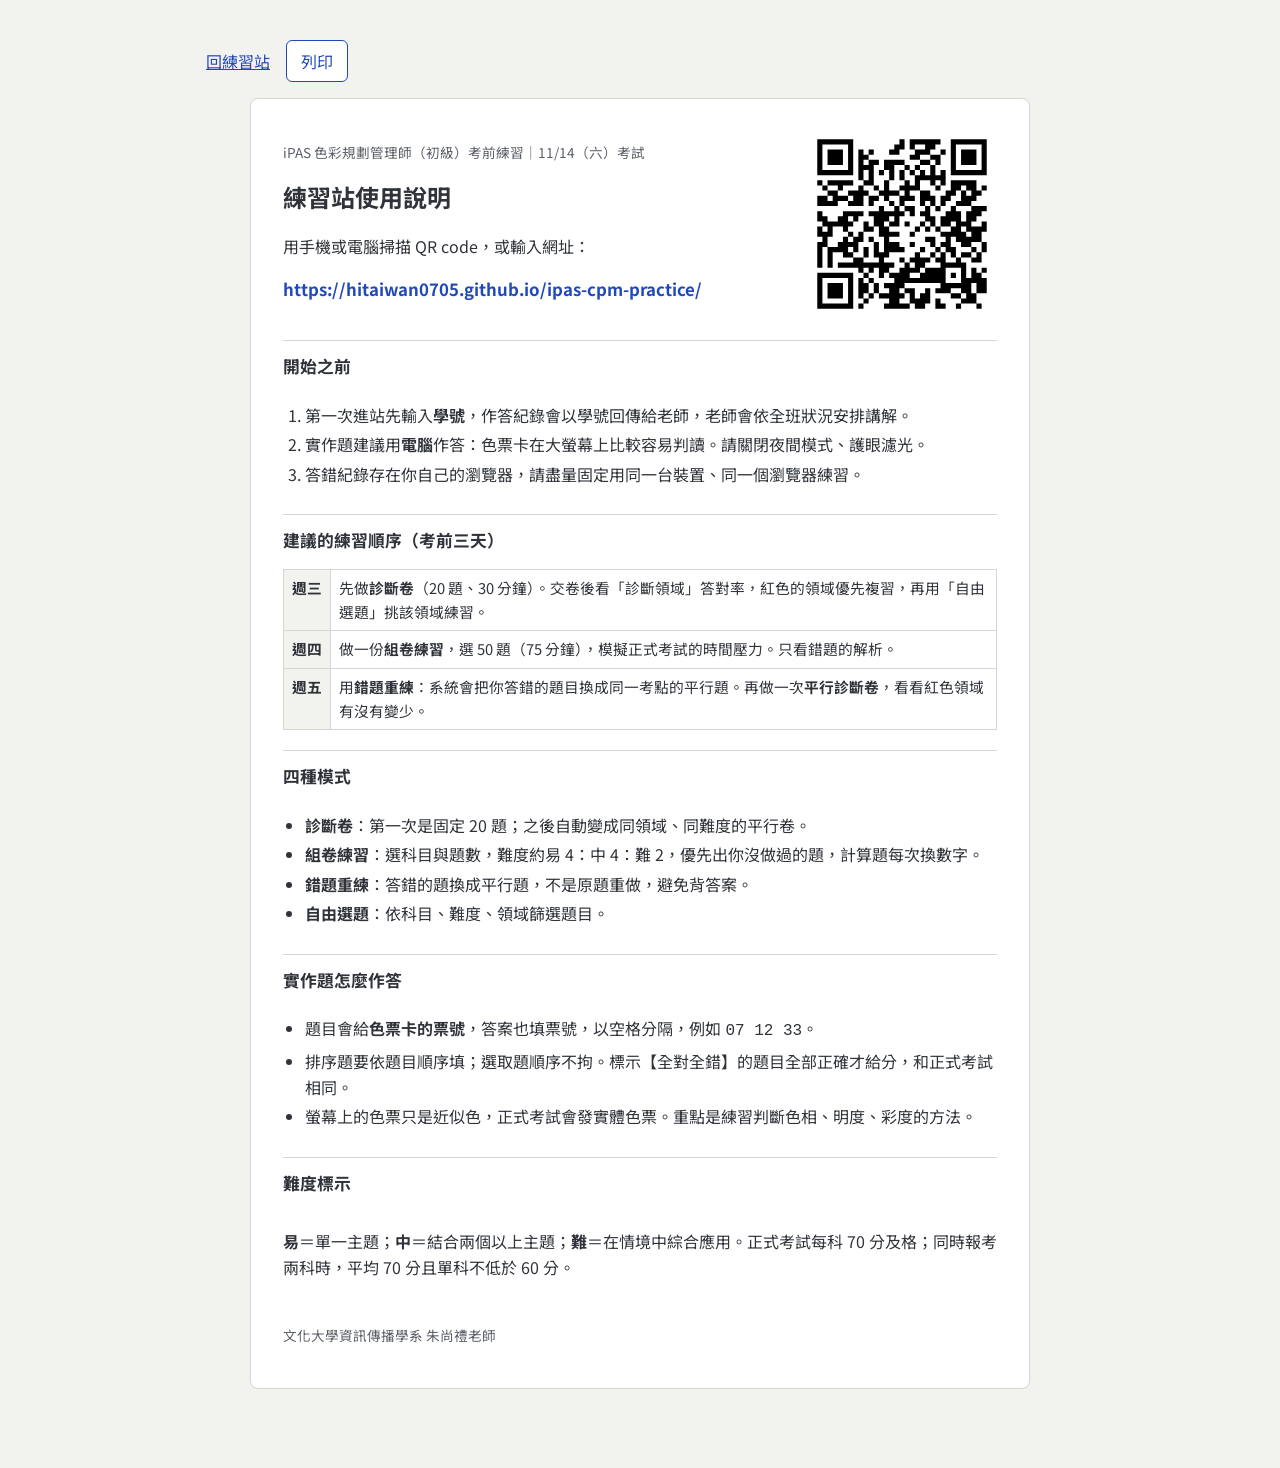
==== guide.html @ 749e223c "新增學生使用說明頁（含 QR code）與首頁入口 Co-Authored-By: Claude Opus 5.5 <noreply@anthropic.com> Claude-Session: ht" ====
<!DOCTYPE html>
<html lang="zh-Hant">
<head>
<meta charset="utf-8">
<meta name="viewport" content="width=device-width, initial-scale=1">
<title>練習站使用說明｜iPAS 色彩規劃管理師</title>
<link href="https://fonts.googleapis.com/css2?family=Noto+Sans+TC:wght@400;700&display=swap" rel="stylesheet">
<link rel="stylesheet" href="style.css">
<style>
  .sheet{max-width:780px;margin:0 auto;background:var(--card);border:1px solid var(--rule);border-radius:8px;padding:28px 32px;display:grid;gap:14px}
  .top{display:grid;grid-template-columns:1fr 190px;gap:24px;align-items:center}
  .qr svg{width:190px;height:190px;display:block}
  .url{font-weight:700;color:var(--accent);word-break:break-all;font-size:1.05rem}
  h1{font-size:1.5rem;margin:0;text-wrap:balance}
  h2{font-size:1.05rem;margin:6px 0 0;border-top:1px solid var(--rule);padding-top:12px}
  ol,ul{margin:4px 0;padding-left:1.4em} li{margin:3px 0}
  table{border-collapse:collapse;width:100%;font-size:.92rem}
  th,td{border:1px solid var(--rule);padding:6px 8px;text-align:left;vertical-align:top}
  th{background:var(--paper);white-space:nowrap}
  @media (max-width:560px){.top{grid-template-columns:1fr} .qr svg{width:160px;height:160px}}
  @media print{body{background:#fff} .wrap{padding:0} .sheet{border:0;padding:0} @page{size:A4;margin:14mm}}
</style>
</head>
<body>
<div class="wrap">
<p class="noprint"><a href="index.html">回練習站</a>　<button class="btn" type="button" onclick="window.print()">列印</button></p>
<article class="sheet">
  <div class="top">
    <div>
      <p class="meta">iPAS 色彩規劃管理師（初級）考前練習｜11/14（六）考試</p>
      <h1>練習站使用說明</h1>
      <p>用手機或電腦掃描 QR code，或輸入網址：</p>
      <p class="url">https://hitaiwan0705.github.io/ipas-cpm-practice/</p>
    </div>
    <div class="qr" aria-label="練習站網址 QR code"><svg width="37mm" height="37mm" version="1.1" viewBox="0 0 37 37" xmlns="http://www.w3.org/2000/svg"><path d="M2,2H3V3H2zM3,2H4V3H3zM4,2H5V3H4zM5,2H6V3H5zM6,2H7V3H6zM7,2H8V3H7zM8,2H9V3H8zM18,2H19V3H18zM20,2H21V3H20zM21,2H22V3H21zM22,2H23V3H22zM23,2H24V3H23zM24,2H25V3H24zM25,2H26V3H25zM28,2H29V3H28zM29,2H30V3H29zM30,2H31V3H30zM31,2H32V3H31zM32,2H33V3H32zM33,2H34V3H33zM34,2H35V3H34zM2,3H3V4H2zM8,3H9V4H8zM17,3H18V4H17zM18,3H19V4H18zM20,3H21V4H20zM23,3H24V4H23zM24,3H25V4H24zM28,3H29V4H28zM34,3H35V4H34zM2,4H3V5H2zM4,4H5V5H4zM5,4H6V5H5zM6,4H7V5H6zM8,4H9V5H8zM10,4H11V5H10zM12,4H13V5H12zM16,4H17V5H16zM17,4H18V5H17zM21,4H22V5H21zM22,4H23V5H22zM23,4H24V5H23zM26,4H27V5H26zM28,4H29V5H28zM30,4H31V5H30zM31,4H32V5H31zM32,4H33V5H32zM34,4H35V5H34zM2,5H3V6H2zM4,5H5V6H4zM5,5H6V6H5zM6,5H7V6H6zM8,5H9V6H8zM10,5H11V6H10zM11,5H12V6H11zM20,5H21V6H20zM21,5H22V6H21zM24,5H25V6H24zM25,5H26V6H25zM28,5H29V6H28zM30,5H31V6H30zM31,5H32V6H31zM32,5H33V6H32zM34,5H35V6H34zM2,6H3V7H2zM4,6H5V7H4zM5,6H6V7H5zM6,6H7V7H6zM8,6H9V7H8zM10,6H11V7H10zM12,6H13V7H12zM13,6H14V7H13zM15,6H16V7H15zM16,6H17V7H16zM17,6H18V7H17zM18,6H19V7H18zM22,6H23V7H22zM23,6H24V7H23zM25,6H26V7H25zM28,6H29V7H28zM30,6H31V7H30zM31,6H32V7H31zM32,6H33V7H32zM34,6H35V7H34zM2,7H3V8H2zM8,7H9V8H8zM10,7H11V8H10zM11,7H12V8H11zM12,7H13V8H12zM15,7H16V8H15zM16,7H17V8H16zM19,7H20V8H19zM21,7H22V8H21zM24,7H25V8H24zM28,7H29V8H28zM34,7H35V8H34zM2,8H3V9H2zM3,8H4V9H3zM4,8H5V9H4zM5,8H6V9H5zM6,8H7V9H6zM7,8H8V9H7zM8,8H9V9H8zM10,8H11V9H10zM12,8H13V9H12zM14,8H15V9H14zM16,8H17V9H16zM18,8H19V9H18zM20,8H21V9H20zM22,8H23V9H22zM24,8H25V9H24zM26,8H27V9H26zM28,8H29V9H28zM29,8H30V9H29zM30,8H31V9H30zM31,8H32V9H31zM32,8H33V9H32zM33,8H34V9H33zM34,8H35V9H34zM10,9H11V10H10zM12,9H13V10H12zM16,9H17V10H16zM18,9H19V10H18zM21,9H22V10H21zM22,9H23V10H22zM23,9H24V10H23zM24,9H25V10H24zM25,9H26V10H25zM26,9H27V10H26zM2,10H3V11H2zM4,10H5V11H4zM5,10H6V11H5zM6,10H7V11H6zM7,10H8V11H7zM8,10H9V11H8zM11,10H12V11H11zM12,10H13V11H12zM15,10H16V11H15zM19,10H20V11H19zM21,10H22V11H21zM24,10H25V11H24zM26,10H27V11H26zM28,10H29V11H28zM29,10H30V11H29zM30,10H31V11H30zM31,10H32V11H31zM32,10H33V11H32zM3,11H4V12H3zM6,11H7V12H6zM10,11H11V12H10zM13,11H14V12H13zM15,11H16V12H15zM18,11H19V12H18zM19,11H20V12H19zM20,11H21V12H20zM21,11H22V12H21zM25,11H26V12H25zM28,11H29V12H28zM29,11H30V12H29zM31,11H32V12H31zM32,11H33V12H32zM34,11H35V12H34zM4,12H5V13H4zM5,12H6V13H5zM8,12H9V13H8zM9,12H10V13H9zM10,12H11V13H10zM11,12H12V13H11zM14,12H15V13H14zM15,12H16V13H15zM16,12H17V13H16zM17,12H18V13H17zM19,12H20V13H19zM22,12H23V13H22zM23,12H24V13H23zM27,12H28V13H27zM28,12H29V13H28zM30,12H31V13H30zM32,12H33V13H32zM33,12H34V13H33zM2,13H3V14H2zM3,13H4V14H3zM5,13H6V14H5zM6,13H7V14H6zM7,13H8V14H7zM9,13H10V14H9zM10,13H11V14H10zM12,13H13V14H12zM13,13H14V14H13zM15,13H16V14H15zM18,13H19V14H18zM19,13H20V14H19zM20,13H21V14H20zM22,13H23V14H22zM23,13H24V14H23zM24,13H25V14H24zM26,13H27V14H26zM27,13H28V14H27zM30,13H31V14H30zM31,13H32V14H31zM32,13H33V14H32zM2,14H3V15H2zM3,14H4V15H3zM4,14H5V15H4zM5,14H6V15H5zM8,14H9V15H8zM9,14H10V15H9zM10,14H11V15H10zM12,14H13V15H12zM16,14H17V15H16zM18,14H19V15H18zM22,14H23V15H22zM24,14H25V15H24zM26,14H27V15H26zM29,14H30V15H29zM30,14H31V15H30zM31,14H32V15H31zM14,15H15V16H14zM17,15H18V16H17zM19,15H20V16H19zM20,15H21V16H20zM23,15H24V16H23zM25,15H26V16H25zM28,15H29V16H28zM32,15H33V16H32zM33,15H34V16H33zM34,15H35V16H34zM2,16H3V17H2zM7,16H8V17H7zM8,16H9V17H8zM9,16H10V17H9zM10,16H11V17H10zM12,16H13V17H12zM13,16H14V17H13zM14,16H15V17H14zM15,16H16V17H15zM16,16H17V17H16zM17,16H18V17H17zM18,16H19V17H18zM20,16H21V17H20zM22,16H23V17H22zM23,16H24V17H23zM27,16H28V17H27zM28,16H29V17H28zM29,16H30V17H29zM31,16H32V17H31zM32,16H33V17H32zM33,16H34V17H33zM2,17H3V18H2zM3,17H4V18H3zM6,17H7V18H6zM7,17H8V18H7zM9,17H10V18H9zM13,17H14V18H13zM14,17H15V18H14zM15,17H16V18H15zM17,17H18V18H17zM23,17H24V18H23zM24,17H25V18H24zM26,17H27V18H26zM27,17H28V18H27zM28,17H29V18H28zM29,17H30V18H29zM31,17H32V18H31zM32,17H33V18H32zM3,18H4V19H3zM4,18H5V19H4zM5,18H6V19H5zM6,18H7V19H6zM7,18H8V19H7zM8,18H9V19H8zM11,18H12V19H11zM13,18H14V19H13zM14,18H15V19H14zM16,18H17V19H16zM17,18H18V19H17zM19,18H20V19H19zM22,18H23V19H22zM24,18H25V19H24zM26,18H27V19H26zM27,18H28V19H27zM29,18H30V19H29zM30,18H31V19H30zM31,18H32V19H31zM34,18H35V19H34zM2,19H3V20H2zM4,19H5V20H4zM7,19H8V20H7zM11,19H12V20H11zM12,19H13V20H12zM14,19H15V20H14zM15,19H16V20H15zM21,19H22V20H21zM23,19H24V20H23zM25,19H26V20H25zM28,19H29V20H28zM29,19H30V20H29zM31,19H32V20H31zM32,19H33V20H32zM33,19H34V20H33zM34,19H35V20H34zM2,20H3V21H2zM3,20H4V21H3zM4,20H5V21H4zM8,20H9V21H8zM10,20H11V21H10zM14,20H15V21H14zM15,20H16V21H15zM16,20H17V21H16zM17,20H18V21H17zM20,20H21V21H20zM26,20H27V21H26zM27,20H28V21H27zM28,20H29V21H28zM29,20H30V21H29zM30,20H31V21H30zM32,20H33V21H32zM33,20H34V21H33zM3,21H4V22H3zM7,21H8V22H7zM9,21H10V22H9zM10,21H11V22H10zM12,21H13V22H12zM15,21H16V22H15zM23,21H24V22H23zM24,21H25V22H24zM27,21H28V22H27zM29,21H30V22H29zM30,21H31V22H30zM31,21H32V22H31zM32,21H33V22H32zM33,21H34V22H33zM2,22H3V23H2zM3,22H4V23H3zM6,22H7V23H6zM7,22H8V23H7zM8,22H9V23H8zM9,22H10V23H9zM13,22H14V23H13zM15,22H16V23H15zM16,22H17V23H16zM17,22H18V23H17zM20,22H21V23H20zM24,22H25V23H24zM26,22H27V23H26zM27,22H28V23H27zM30,22H31V23H30zM31,22H32V23H31zM34,22H35V23H34zM2,23H3V24H2zM4,23H5V24H4zM5,23H6V24H5zM6,23H7V24H6zM7,23H8V24H7zM9,23H10V24H9zM11,23H12V24H11zM13,23H14V24H13zM15,23H16V24H15zM16,23H17V24H16zM17,23H18V24H17zM18,23H19V24H18zM22,23H23V24H22zM25,23H26V24H25zM27,23H28V24H27zM28,23H29V24H28zM32,23H33V24H32zM34,23H35V24H34zM2,24H3V25H2zM4,24H5V25H4zM7,24H8V25H7zM8,24H9V25H8zM11,24H12V25H11zM13,24H14V25H13zM14,24H15V25H14zM15,24H16V25H15zM21,24H22V25H21zM24,24H25V25H24zM26,24H27V25H26zM28,24H29V25H28zM30,24H31V25H30zM31,24H32V25H31zM33,24H34V25H33zM2,25H3V26H2zM4,25H5V26H4zM9,25H10V26H9zM10,25H11V26H10zM14,25H15V26H14zM18,25H19V26H18zM20,25H21V26H20zM21,25H22V26H21zM22,25H23V26H22zM23,25H24V26H23zM25,25H26V26H25zM26,25H27V26H26zM29,25H30V26H29zM32,25H33V26H32zM33,25H34V26H33zM2,26H3V27H2zM4,26H5V27H4zM6,26H7V27H6zM7,26H8V27H7zM8,26H9V27H8zM9,26H10V27H9zM10,26H11V27H10zM11,26H12V27H11zM12,26H13V27H12zM13,26H14V27H13zM14,26H15V27H14zM15,26H16V27H15zM16,26H17V27H16zM19,26H20V27H19zM21,26H22V27H21zM22,26H23V27H22zM26,26H27V27H26zM27,26H28V27H27zM28,26H29V27H28zM29,26H30V27H29zM30,26H31V27H30zM10,27H11V28H10zM12,27H13V28H12zM14,27H15V28H14zM15,27H16V28H15zM18,27H19V28H18zM19,27H20V28H19zM20,27H21V28H20zM21,27H22V28H21zM23,27H24V28H23zM24,27H25V28H24zM25,27H26V28H25zM26,27H27V28H26zM30,27H31V28H30zM32,27H33V28H32zM34,27H35V28H34zM2,28H3V29H2zM3,28H4V29H3zM4,28H5V29H4zM5,28H6V29H5zM6,28H7V29H6zM7,28H8V29H7zM8,28H9V29H8zM11,28H12V29H11zM14,28H15V29H14zM16,28H17V29H16zM17,28H18V29H17zM18,28H19V29H18zM19,28H20V29H19zM22,28H23V29H22zM23,28H24V29H23zM24,28H25V29H24zM25,28H26V29H25zM26,28H27V29H26zM28,28H29V29H28zM30,28H31V29H30zM32,28H33V29H32zM33,28H34V29H33zM2,29H3V30H2zM8,29H9V30H8zM10,29H11V30H10zM12,29H13V30H12zM17,29H18V30H17zM18,29H19V30H18zM19,29H20V30H19zM20,29H21V30H20zM21,29H22V30H21zM22,29H23V30H22zM23,29H24V30H23zM24,29H25V30H24zM25,29H26V30H25zM26,29H27V30H26zM30,29H31V30H30zM31,29H32V30H31zM32,29H33V30H32zM33,29H34V30H33zM34,29H35V30H34zM2,30H3V31H2zM4,30H5V31H4zM5,30H6V31H5zM6,30H7V31H6zM8,30H9V31H8zM10,30H11V31H10zM11,30H12V31H11zM13,30H14V31H13zM15,30H16V31H15zM16,30H17V31H16zM17,30H18V31H17zM18,30H19V31H18zM26,30H27V31H26zM27,30H28V31H27zM28,30H29V31H28zM29,30H30V31H29zM30,30H31V31H30zM31,30H32V31H31zM33,30H34V31H33zM34,30H35V31H34zM2,31H3V32H2zM4,31H5V32H4zM5,31H6V32H5zM6,31H7V32H6zM8,31H9V32H8zM10,31H11V32H10zM11,31H12V32H11zM13,31H14V32H13zM16,31H17V32H16zM17,31H18V32H17zM19,31H20V32H19zM20,31H21V32H20zM23,31H24V32H23zM25,31H26V32H25zM26,31H27V32H26zM27,31H28V32H27zM30,31H31V32H30zM31,31H32V32H31zM33,31H34V32H33zM34,31H35V32H34zM2,32H3V33H2zM4,32H5V33H4zM5,32H6V33H5zM6,32H7V33H6zM8,32H9V33H8zM10,32H11V33H10zM12,32H13V33H12zM14,32H15V33H14zM15,32H16V33H15zM16,32H17V33H16zM17,32H18V33H17zM18,32H19V33H18zM20,32H21V33H20zM22,32H23V33H22zM23,32H24V33H23zM28,32H29V33H28zM29,32H30V33H29zM31,32H32V33H31zM32,32H33V33H32zM2,33H3V34H2zM8,33H9V34H8zM11,33H12V34H11zM16,33H17V34H16zM17,33H18V34H17zM20,33H21V34H20zM21,33H22V34H21zM22,33H23V34H22zM23,33H24V34H23zM25,33H26V34H25zM30,33H31V34H30zM31,33H32V34H31zM32,33H33V34H32zM2,34H3V35H2zM3,34H4V35H3zM4,34H5V35H4zM5,34H6V35H5zM6,34H7V35H6zM7,34H8V35H7zM8,34H9V35H8zM10,34H11V35H10zM15,34H16V35H15zM16,34H17V35H16zM17,34H18V35H17zM18,34H19V35H18zM19,34H20V35H19zM21,34H22V35H21zM22,34H23V35H22zM25,34H26V35H25zM26,34H27V35H26zM29,34H30V35H29zM33,34H34V35H33z" id="qr-path" fill="#000000" fill-opacity="1" fill-rule="nonzero" stroke="none"/></svg></div>
  </div>

  <h2>開始之前</h2>
  <ol>
    <li>第一次進站先輸入<b>學號</b>，作答紀錄會以學號回傳給老師，老師會依全班狀況安排講解。</li>
    <li>實作題建議用<b>電腦</b>作答：色票卡在大螢幕上比較容易判讀。請關閉夜間模式、護眼濾光。</li>
    <li>答錯紀錄存在你自己的瀏覽器，請盡量固定用同一台裝置、同一個瀏覽器練習。</li>
  </ol>

  <h2>建議的練習順序（考前三天）</h2>
  <table>
    <tr><th>週三</th><td>先做<b>診斷卷</b>（20 題、30 分鐘）。交卷後看「診斷領域」答對率，紅色的領域優先複習，再用「自由選題」挑該領域練習。</td></tr>
    <tr><th>週四</th><td>做一份<b>組卷練習</b>，選 50 題（75 分鐘），模擬正式考試的時間壓力。只看錯題的解析。</td></tr>
    <tr><th>週五</th><td>用<b>錯題重練</b>：系統會把你答錯的題目換成同一考點的平行題。再做一次<b>平行診斷卷</b>，看看紅色領域有沒有變少。</td></tr>
  </table>

  <h2>四種模式</h2>
  <ul>
    <li><b>診斷卷</b>：第一次是固定 20 題；之後自動變成同領域、同難度的平行卷。</li>
    <li><b>組卷練習</b>：選科目與題數，難度約易 4：中 4：難 2，優先出你沒做過的題，計算題每次換數字。</li>
    <li><b>錯題重練</b>：答錯的題換成平行題，不是原題重做，避免背答案。</li>
    <li><b>自由選題</b>：依科目、難度、領域篩選題目。</li>
  </ul>

  <h2>實作題怎麼作答</h2>
  <ul>
    <li>題目會給<b>色票卡的票號</b>，答案也填票號，以空格分隔，例如 <code>07 12 33</code>。</li>
    <li>排序題要依題目順序填；選取題順序不拘。標示【全對全錯】的題目全部正確才給分，和正式考試相同。</li>
    <li>螢幕上的色票只是近似色，正式考試會發實體色票。重點是練習判斷色相、明度、彩度的方法。</li>
  </ul>

  <h2>難度標示</h2>
  <p><b>易</b>＝單一主題；<b>中</b>＝結合兩個以上主題；<b>難</b>＝在情境中綜合應用。正式考試每科 70 分及格；同時報考兩科時，平均 70 分且單科不低於 60 分。</p>
  <p class="meta">文化大學資訊傳播學系 朱尚禮老師</p>
</article>
</div>
</body>
</html>
---- style.css ----
:root{
  /* 單一亮色主題：判讀色票需要固定的中性環境（CIE 目視評色建議 L*≈50 中灰背景） */
  --paper:#F2F2EF; --card:#FFFFFF; --ink:#30343A; --muted:#5B6068; --rule:#D6D7D2;
  --accent:#2148B8; --surround:#777777;
  --ok:#1E7B4A; --ok-soft:#E3F2E8; --bad:#B3261E; --bad-soft:#FBE6E4;
  --f-body:"Noto Sans TC","PingFang TC","Microsoft JhengHei",system-ui,sans-serif;
  color-scheme:light;
}
*{box-sizing:border-box}
html,body{margin:0;background:var(--paper);color:var(--ink);font-family:var(--f-body);line-height:1.65;font-size:16px}
.wrap{max-width:900px;margin:0 auto;padding:24px 16px 80px}
header h1{font-size:1.55rem;margin:0 0 4px;text-wrap:balance}
header p{margin:0;color:var(--muted);font-size:.93rem}
a{color:var(--accent)}
.btn{font:inherit;border-radius:6px;padding:7px 14px;cursor:pointer;border:1px solid var(--accent);background:var(--card);color:var(--accent);text-decoration:none;display:inline-block}
.btn.primary{background:var(--accent);color:#fff}
.btn[disabled]{opacity:.45;cursor:not-allowed}
.btn:focus-visible,input:focus-visible,select:focus-visible,.opt:focus-within{outline:3px solid var(--accent);outline-offset:2px}
input,select{font:inherit;padding:6px 10px;border:1px solid var(--rule);border-radius:6px;background:#fff;color:var(--ink)}
.meta{color:var(--muted);font-size:.85rem}
.legend{color:var(--muted);font-size:.88rem;margin:10px 0 4px}
.sr{position:absolute;width:1px;height:1px;overflow:hidden;clip:rect(0 0 0 0)}
.panel.id{display:flex;gap:10px;align-items:center;flex-wrap:wrap;background:var(--card);border:1px solid var(--rule);border-radius:8px;padding:12px 14px;margin:18px 0}
.panel.id input{width:10em;letter-spacing:.05em}
.modes{display:grid;grid-template-columns:repeat(auto-fit,minmax(250px,1fr));gap:12px;margin:12px 0}
.mode{background:var(--card);border:1px solid var(--rule);border-radius:8px;padding:14px 16px;display:grid;gap:6px;align-content:start}
.mode h2{font-size:1.1rem;margin:0}
.mode p{margin:0;font-size:.9rem;color:var(--muted)}
.ctrls{display:flex;gap:8px;flex-wrap:wrap;margin-top:6px}
.bar{position:sticky;top:0;z-index:6;display:flex;gap:10px;align-items:center;flex-wrap:wrap;background:var(--paper);padding:10px 0;border-bottom:1px solid var(--rule)}
.bar.end{position:static;border:0}
.spacer{flex:1}
.timer{font-variant-numeric:tabular-nums;font-weight:700;min-width:6.5em}
.timer.over{color:var(--bad)}
.drawer{display:none;background:var(--card);border:1px solid var(--rule);border-radius:8px;padding:10px 12px;margin:10px 0}
.drawer.open{display:block}
.card-grid{background:var(--surround);border-radius:6px;padding:12px;display:grid;grid-template-columns:repeat(10,1fr);gap:8px}
.card-grid.compact{gap:6px;padding:10px}
.cc{display:grid;gap:3px;justify-items:center}
.cc-sw{width:100%;aspect-ratio:1;border-radius:2px;outline:1px solid rgba(255,255,255,.6)}
.cc-no{background:#fff;color:var(--ink);font-size:.78rem;font-weight:700;padding:0 6px;border-radius:3px;font-variant-numeric:tabular-nums}
.cc-spec{color:#fff;font-size:.68rem}
@media (max-width:560px){.card-grid{grid-template-columns:repeat(6,1fr)}}
.q{background:var(--card);border:1px solid var(--rule);border-radius:8px;padding:16px;margin:14px 0;display:grid;gap:10px}
.q.ok{border-left:5px solid var(--ok)} .q.bad{border-left:5px solid var(--bad)}
.qhead{display:flex;gap:6px;align-items:center;flex-wrap:wrap;font-size:.8rem;color:var(--muted)}
.qnum{font-weight:700;color:var(--ink);font-size:1rem;margin-right:4px}
.pill{border:1px solid var(--rule);border-radius:999px;padding:0 9px}
.pill.易{border-color:#8AA8E8} .pill.中{border-color:#D9A04E} .pill.難{border-color:#C46A6A;font-weight:700}
.stem{margin:0;max-width:68ch}
.opts{display:grid;gap:6px}
.opt{display:flex;gap:10px;align-items:flex-start;padding:8px 10px;border:1px solid var(--rule);border-radius:6px;cursor:pointer}
.opt:hover{border-color:var(--accent)}
.opt input{margin-top:5px;accent-color:var(--accent)}
.opt.right{background:var(--ok-soft);border-color:var(--ok)} .opt.wrong{background:var(--bad-soft);border-color:var(--bad)}
.ordin{display:flex;gap:10px;align-items:center;flex-wrap:wrap}
.ordin input{font-size:1.1rem;letter-spacing:.12em;width:13em}
.feedback{display:none;font-size:.92rem;border-top:1px dashed var(--rule);padding-top:10px}
.q.done .feedback{display:block}
.feedback p{margin:4px 0;max-width:72ch}
.verdict.ok{color:var(--ok);font-weight:700} .verdict.bad{color:var(--bad);font-weight:700}
.summary{background:var(--card);border:1px solid var(--rule);border-radius:8px;padding:16px;margin:14px 0}
.score{font-size:2rem;font-weight:700;font-variant-numeric:tabular-nums}
.rows{display:grid;gap:6px}
.row{display:grid;grid-template-columns:11em 1fr 4em;gap:10px;align-items:center;font-size:.88rem}
.row span:last-child{text-align:right;font-variant-numeric:tabular-nums}
.track{height:10px;background:var(--rule);border-radius:5px;overflow:hidden}
.fill{height:100%;background:var(--accent)} .fill.low{background:var(--bad)}
.row-btns{display:flex;gap:8px;flex-wrap:wrap;margin-top:12px}
.filters{display:flex;gap:10px;flex-wrap:wrap;align-items:center;margin:12px 0}
.flt{display:flex;gap:6px;align-items:center;font-size:.9rem}
.picklist{display:grid;gap:6px}
.pick{display:flex;gap:8px;align-items:center;background:var(--card);border:1px solid var(--rule);border-radius:6px;padding:8px 10px;font-size:.9rem;cursor:pointer}
.ptext{flex:1;min-width:0}
@media (max-width:480px){.row{grid-template-columns:7.5em 1fr 3.5em}}
@media print{.noprint{display:none}body{background:#fff}}
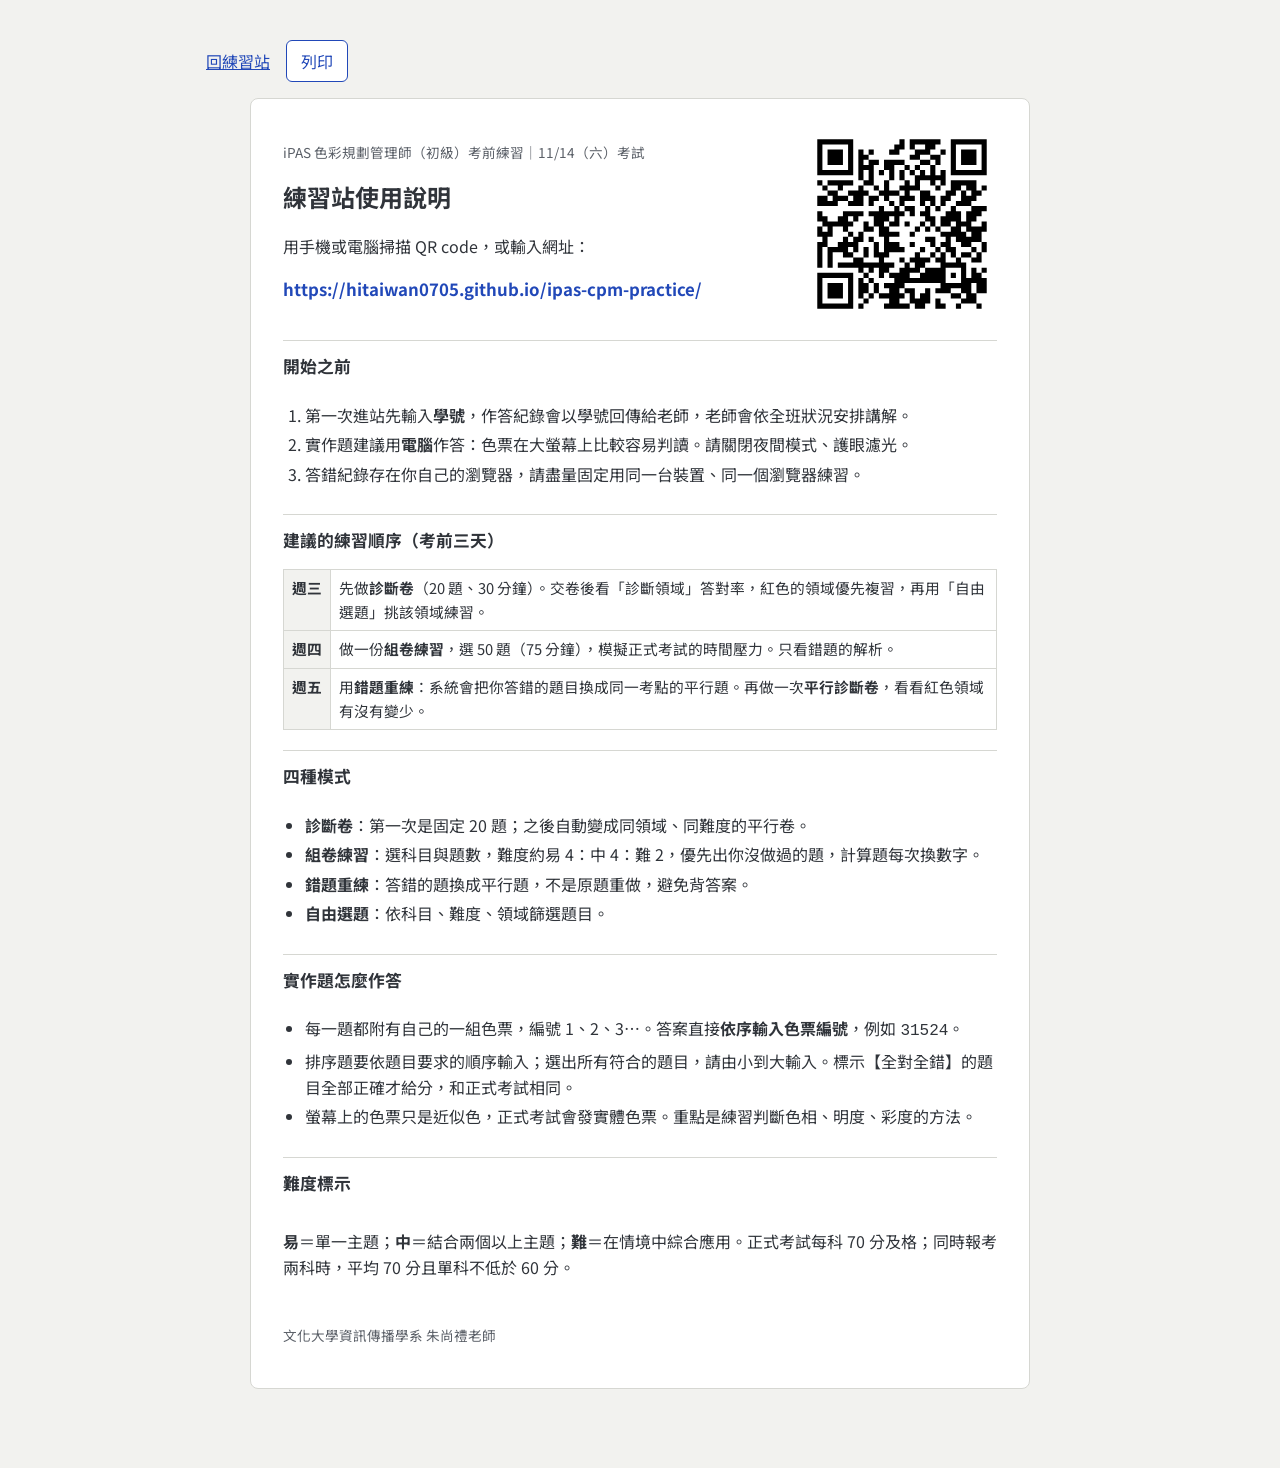
==== commit 9dea7de3: "色彩計畫實務改為一題一套色票、依序輸入色票編號；移除重做原卷；作答紀錄附選項文字以便分析誘答 Co-Authored-By: Claude Opus 5.5 <noreply@anthropic.co" ====
--- a/guide.html
+++ b/guide.html
@@ -38,7 +38,7 @@
   <h2>開始之前</h2>
   <ol>
     <li>第一次進站先輸入<b>學號</b>，作答紀錄會以學號回傳給老師，老師會依全班狀況安排講解。</li>
-    <li>實作題建議用<b>電腦</b>作答：色票卡在大螢幕上比較容易判讀。請關閉夜間模式、護眼濾光。</li>
+    <li>實作題建議用<b>電腦</b>作答：色票在大螢幕上比較容易判讀。請關閉夜間模式、護眼濾光。</li>
     <li>答錯紀錄存在你自己的瀏覽器，請盡量固定用同一台裝置、同一個瀏覽器練習。</li>
   </ol>
 
@@ -59,8 +59,8 @@
 
   <h2>實作題怎麼作答</h2>
   <ul>
-    <li>題目會給<b>色票卡的票號</b>，答案也填票號，以空格分隔，例如 <code>07 12 33</code>。</li>
-    <li>排序題要依題目順序填；選取題順序不拘。標示【全對全錯】的題目全部正確才給分，和正式考試相同。</li>
+    <li>每一題都附有自己的一組色票，編號 1、2、3…。答案直接<b>依序輸入色票編號</b>，例如 <code>31524</code>。</li>
+    <li>排序題要依題目要求的順序輸入；選出所有符合的題目，請由小到大輸入。標示【全對全錯】的題目全部正確才給分，和正式考試相同。</li>
     <li>螢幕上的色票只是近似色，正式考試會發實體色票。重點是練習判斷色相、明度、彩度的方法。</li>
   </ul>
 
--- a/style.css
+++ b/style.css
@@ -74,3 +74,18 @@
 .ptext{flex:1;min-width:0}
 @media (max-width:480px){.row{grid-template-columns:7.5em 1fr 3.5em}}
 @media print{.noprint{display:none}body{background:#fff}}
+/* 一題一套色票 */
+.q .panel{background:var(--surround);border-radius:6px;padding:12px;display:flex;flex-wrap:wrap;gap:12px;align-items:flex-end}
+.q .panel.ref{gap:16px}
+.chip{display:grid;gap:4px;justify-items:center}
+.sw{width:64px;height:64px;border-radius:2px;outline:1px solid rgba(255,255,255,.6)}
+.sw.big{width:76px;height:76px}
+.lab{background:#fff;color:var(--ink);font-size:.82rem;font-weight:700;padding:0 8px;border-radius:3px;font-variant-numeric:tabular-nums}
+.spec{display:none;background:rgba(255,255,255,.92);color:var(--ink);font-size:.7rem;padding:0 6px;border-radius:3px}
+.spec.show,.q.done .spec{display:block}
+.arrow{color:#fff;align-self:center;font-size:1.1rem}
+.group{display:grid;gap:6px}
+.group .gname{color:#fff;font-weight:700;font-size:.85rem}
+.gsw{display:flex;gap:4px}
+.gsw .sw{width:50px;height:50px}
+@media (max-width:480px){.sw{width:52px;height:52px}.sw.big{width:60px;height:60px}}
